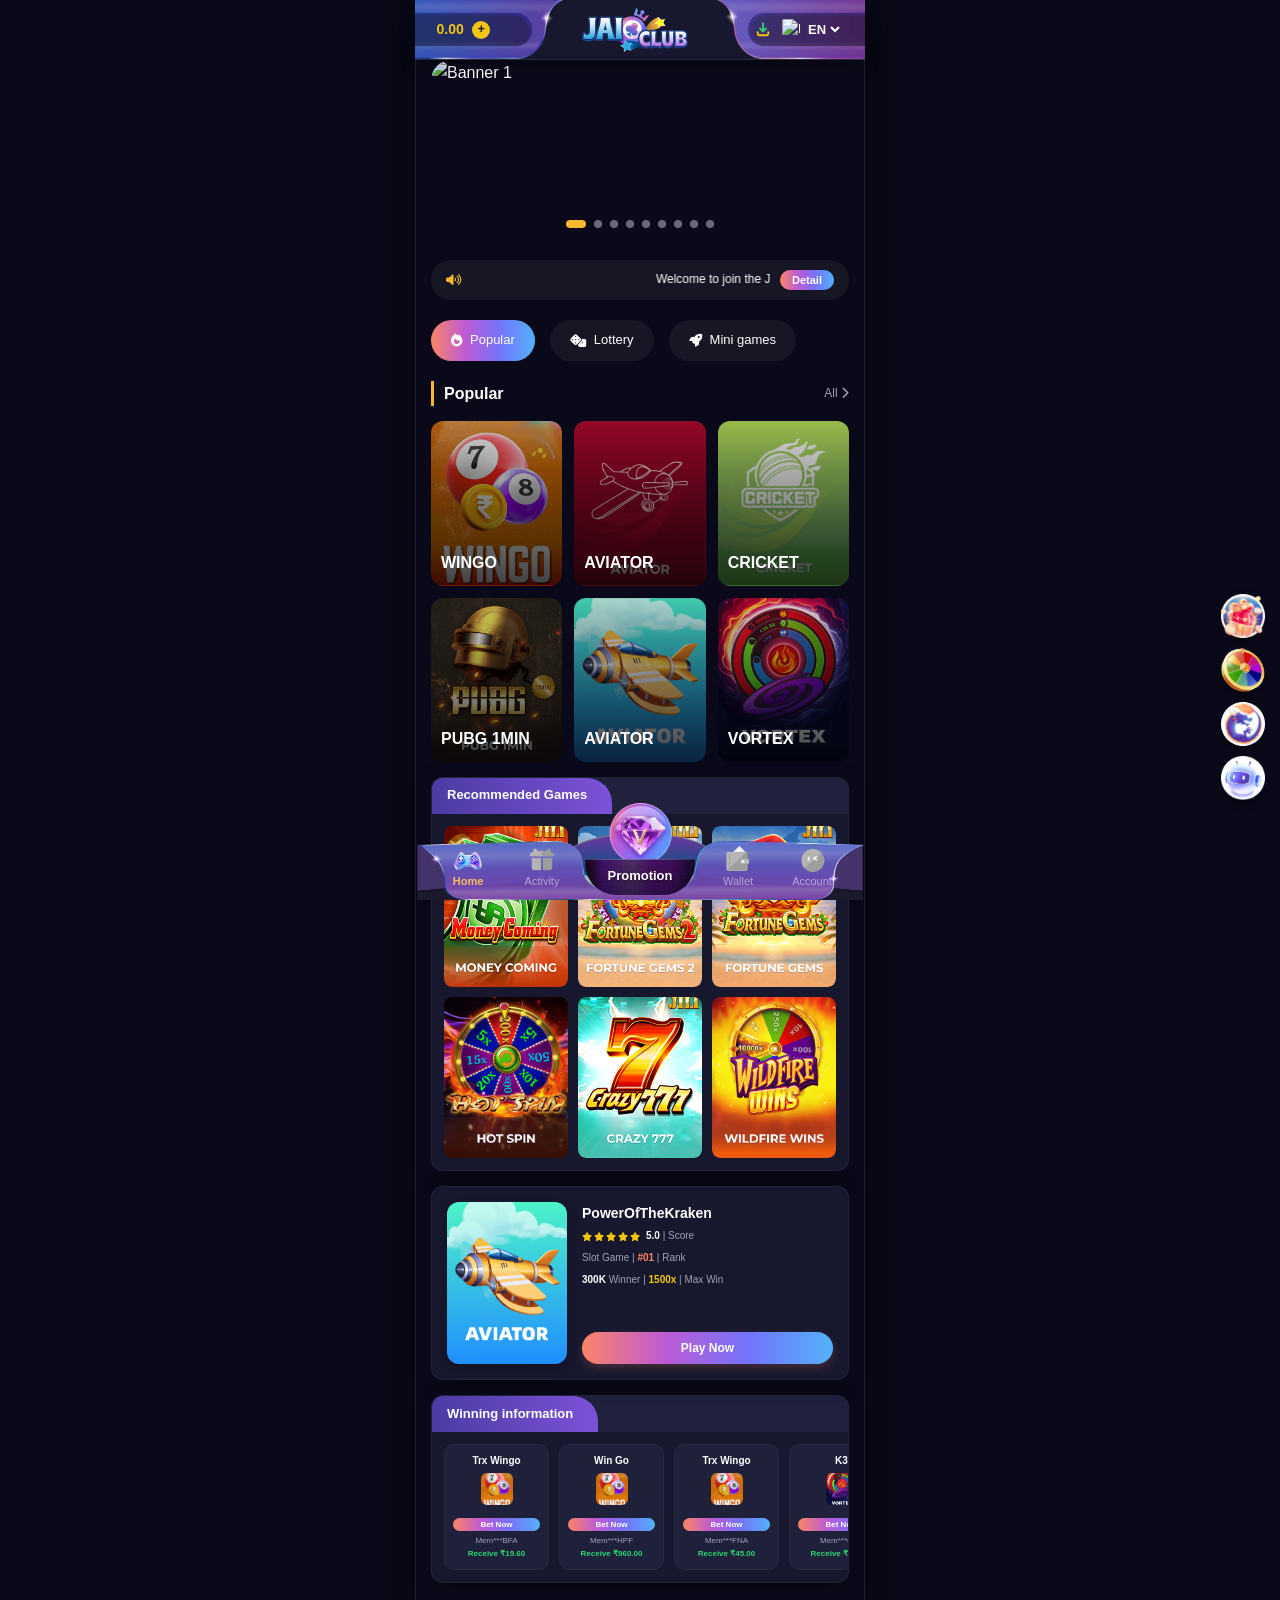
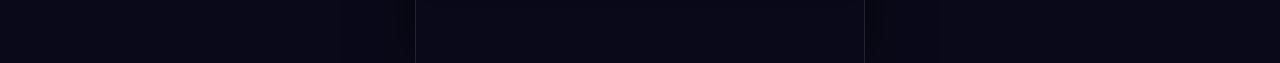
==== index.html @ e08890c2 "first commit" ====
<!DOCTYPE html>
<html lang="en">

<head>
    <meta charset="UTF-8">
    <meta name="viewport" content="width=device-width, initial-scale=1.0">
    <title>Home - JAICLUB</title>
    <link rel="stylesheet" href="css/style.css">
    <link rel="stylesheet" href="https://cdnjs.cloudflare.com/ajax/libs/font-awesome/6.4.0/css/all.min.css">
    <style>
        .top-bar {
            display: flex;
            justify-content: space-between;
            align-items: center;
            padding: 10px 15px;
            background: var(--bg-color);
        }

        .balance-pill {
            background: transparent !important;
            border: none !important;
            backdrop-filter: none !important;
            -webkit-backdrop-filter: none !important;
            box-shadow: none !important;
            padding: 5px 12px;
            border-radius: 20px;
            display: flex;
            align-items: center;
            gap: 8px;
            font-size: 14px;
            color: var(--accent-color);
        }

        .header-main {
            text-align: center;
            padding: 10px 0;
            background: var(--bg-color);
        }

        .header-logo {
            font-size: 24px;
            font-weight: 900;
            letter-spacing: 2px;
            color: #fff;
            display: flex;
            align-items: center;
            justify-content: center;
            gap: 10px;
        }

        .header-actions {
            display: flex;
            gap: 15px;
            color: var(--text-secondary);
        }

        .banner-section {
            padding: 0 15px;
            margin-bottom: 20px;
        }

        .main-banner {
            width: 100%;
            height: 180px;
            border-radius: 20px;
            background: linear-gradient(45deg, #1a1a3a, #2a2a5a);
            position: relative;
            overflow: hidden;
            border: 1px solid var(--card-border);
            display: flex;
            align-items: center;
            padding: 20px;
        }

        .banner-content h2 {
            font-size: 26px;
            margin-bottom: 5px;
        }

        .banner-tag {
            background: rgba(255, 255, 255, 0.1);
            padding: 2px 8px;
            border-radius: 4px;
            font-size: 10px;
            display: inline-block;
            margin-right: 5px;
        }

        .notice-bar {
            background: var(--card-bg);
            margin: 0 15px 20px 15px;
            padding: 10px 15px;
            border-radius: 25px;
            display: flex;
            align-items: center;
            gap: 10px;
            font-size: 12px;
        }

        .category-scroll {
            display: flex;
            gap: 15px;
            padding: 0 15px;
            overflow-x: auto;
            margin-bottom: 20px;
            scrollbar-width: none;
        }

        .category-pill {
            padding: 10px 20px;
            background: var(--card-bg);
            border-radius: 25px;
            display: flex;
            align-items: center;
            gap: 8px;
            font-size: 13px;
            white-space: nowrap;
            transition: var(--transition);
        }

        .category-pill.active {
            background: var(--primary-gradient);
        }

        .game-section-title {
            padding: 0 15px;
            margin-bottom: 15px;
            display: flex;
            justify-content: space-between;
            align-items: center;
        }

        .game-grid-refined {
            display: grid;
            grid-template-columns: repeat(3, 1fr);
            gap: 12px;
            padding: 0 15px;
        }

        .game-card-refined {
            aspect-ratio: 0.8;
            border-radius: 12px;
            overflow: hidden;
            position: relative;
            background: var(--card-bg);
            display: flex;
            flex-direction: column;
            justify-content: flex-end;
            padding: 10px;
            background-size: cover;
            background-position: center;
        }

        .floating-icons {
            position: fixed;
            right: 15px;
            bottom: 100px;
            display: flex;
            flex-direction: column;
            gap: 15px;
            z-index: 100;
        }

        .floating-icon {
            width: 45px;
            height: 45px;
            border-radius: 50%;
            background: white;
            display: flex;
            justify-content: center;
            align-items: center;
            box-shadow: 0 4px 10px rgba(0, 0, 0, 0.3);
            overflow: hidden;
        }
    </style>
</head>

<body>
    <div class="purple-home__nav-placeholder" style="height: 60px;"></div>
    <div class="purple-home__nav"
        style="position: fixed; top: 0; left: 50%; transform: translateX(-50%); width: 100%; max-width: 450px; height: 60px; background: #17182e; display: flex; align-items: center; justify-content: space-between; padding: 0 15px; z-index: 1000; border-bottom: 1px solid rgba(255, 255, 255, 0.08); box-shadow: 0 4px 15px rgba(0,0,0,0.3); overflow: hidden;">
        <img src="./images/navBg.webp" class="purple-home__nav-bg"
            style="position: absolute; top: 0; left: 0; width: 100%; height: 100%; object-fit: cover; z-index: 0; pointer-events: none;">
        <!-- Left (Balance chip) -->
        <div class="purple-home__nav-left balance-pill" onclick="location.href='wallet.html'"
            style="cursor: pointer; position: relative; z-index: 1; padding: 0; height: 38px; display: flex; align-items: center; margin-left: -5px; flex-shrink: 0; width: 100px; min-width: 100px;">
            <div class="purple-home__nav-chip"
                style="display: flex; align-items: center; gap: 8px; background: transparent; height: 100%; padding: 0 10px 0 12px; border-radius: 20px; border: none; white-space: nowrap;">
                <span class="purple-home__nav-chip__amount"
                    style="font-size: 14px; font-weight: bold; color: #f1c40f; white-space: nowrap;">₹<span>3.61</span></span>
                <div
                    style="background: #f1c40f; color: #17182e; font-weight: 900; width: 18px; min-width: 18px; height: 18px; border-radius: 50%; display: flex; align-items: center; justify-content: center; font-size: 12px; flex-shrink: 0;">
                    +</div>
            </div>
        </div>

        <!-- Center (Logo) -->
        <div class="purple-home__nav-center"
            style="display: flex; align-items: center; justify-content: center; position: relative; z-index: 1; height: 44px; flex: 1; min-width: 0;">
            <img src="./images/logo.png" alt="logo" class="purple-home__nav-logo"
                style="height: 100%; object-fit: contain;">
        </div>

        <!-- Right (Download + Language) -->
        <div class="purple-home__nav-right"
            style="display: flex; align-items: center; position: relative; z-index: 1; height: 38px; margin-right: -5px; flex-shrink: 0; width: 110px; min-width: 110px; justify-content: flex-end;">
            <div
                style="display: flex; align-items: center; gap: 10px; background: transparent; height: 100%; padding: 0 12px; border-radius: 20px; border: none; white-space: nowrap;">
                <div class="purple-home__nav-download" id="header-download-btn"
                    style="cursor: pointer; display: flex; align-items: center; justify-content: center; flex-shrink: 0;">
                    <svg width="18" height="18" viewBox="0 0 24 24" fill="none" xmlns="http://www.w3.org/2000/svg"
                        style="min-width: 18px; min-height: 18px;">
                        <path d="M19 15V17C19 18.1046 18.1046 19 17 19H7C5.89543 19 5 18.1046 5 17V15" stroke="#f1c40f"
                            stroke-width="2.5" stroke-linecap="round" />
                        <path d="M12 3V14M12 14L8 10M12 14L16 10" stroke="#2ecc71" stroke-width="2.5"
                            stroke-linecap="round" stroke-linejoin="round" />
                    </svg>
                </div>
                <div
                    style="display: flex; align-items: center; gap: 4px; font-size: 13px; flex-shrink: 0; white-space: nowrap;">
                    <img id="country-flag" src="https://flagcdn.com/w20/us.png" width="18" alt="EN"
                        style="border-radius: 2px; object-fit: cover; min-width: 18px;">
                    <select id="country-select"
                        style="background: transparent; border: none; color: white; font-size: 13px; outline: none; cursor: pointer; font-weight: bold; padding: 0;">
                        <option value="EN" data-flag="us" style="background: #17182e; color: white;">EN</option>
                        <option value="IN" data-flag="in" style="background: #17182e; color: white;">IN</option>
                        <option value="ID" data-flag="id" style="background: #17182e; color: white;">ID</option>
                        <option value="BR" data-flag="br" style="background: #17182e; color: white;">BR</option>
                    </select>
                </div>
            </div>
        </div>
    </div>

    <div class="banner-section">
        <div class="slider-container">
            <div class="slider-wrapper" style="width: 900%;">
                <div class="main-banner active-slide"
                    style="width: 11.111%; padding: 0; background: none; border: none; cursor: pointer;">
                    <img src="https://ossimg.jaiclubpay.com/jaiclub/banner/Banner_20260328165751seps.jpg"
                        style="width: 100%; height: 180px; object-fit: fill; border-radius: 20px;" alt="Banner 1">
                </div>
                <div class="main-banner"
                    style="width: 11.111%; padding: 0; background: none; border: none; cursor: pointer;">
                    <img src="https://ossimg.jaiclubpay.com/jaiclub/banner/Banner_20260328165613cgpq.jpg"
                        style="width: 100%; height: 180px; object-fit: fill; border-radius: 20px;" alt="Banner 2">
                </div>
                <div class="main-banner"
                    style="width: 11.111%; padding: 0; background: none; border: none; cursor: pointer;">
                    <img src="https://ossimg.jaiclubpay.com/jaiclub/banner/Banner_20260504224421ym1u.jpg"
                        style="width: 100%; height: 180px; object-fit: fill; border-radius: 20px;" alt="Banner 3">
                </div>
                <div class="main-banner"
                    style="width: 11.111%; padding: 0; background: none; border: none; cursor: pointer;">
                    <img src="https://ossimg.jaiclubpay.com/jaiclub/banner/Banner_20260328165737pj8m.jpg"
                        style="width: 100%; height: 180px; object-fit: fill; border-radius: 20px;" alt="Banner 4">
                </div>
                <div class="main-banner"
                    style="width: 11.111%; padding: 0; background: none; border: none; cursor: pointer;">
                    <img src="https://ossimg.jaiclubpay.com/jaiclub/banner/Banner_2026032922084392lt.jpg"
                        style="width: 100%; height: 180px; object-fit: fill; border-radius: 20px;" alt="Banner 5">
                </div>
                <div class="main-banner"
                    style="width: 11.111%; padding: 0; background: none; border: none; cursor: pointer;">
                    <img src="https://ossimg.jaiclubpay.com/jaiclub/banner/Banner_202603292214229onc.jpg"
                        style="width: 100%; height: 180px; object-fit: fill; border-radius: 20px;" alt="Banner 6">
                </div>
                <div class="main-banner"
                    style="width: 11.111%; padding: 0; background: none; border: none; cursor: pointer;">
                    <img src="https://ossimg.jaiclubpay.com/jaiclub/banner/Banner_2026032922212632fe.jpg"
                        style="width: 100%; height: 180px; object-fit: fill; border-radius: 20px;" alt="Banner 7">
                </div>
                <div class="main-banner"
                    style="width: 11.111%; padding: 0; background: none; border: none; cursor: pointer;">
                    <img src="https://ossimg.jaiclubpay.com/jaiclub/banner/Banner_20260329222202iyvc.jpg"
                        style="width: 100%; height: 180px; object-fit: fill; border-radius: 20px;" alt="Banner 8">
                </div>
                <div class="main-banner"
                    style="width: 11.111%; padding: 0; background: none; border: none; cursor: pointer;">
                    <img src="https://ossimg.jaiclubpay.com/jaiclub/banner/Banner_202604232203507sx7.jpg"
                        style="width: 100%; height: 180px; object-fit: fill; border-radius: 20px;" alt="Banner 9">
                </div>
            </div>
            <!-- Slide Dots -->
            <div class="slider-dots">
                <span class="slider-dot active" onclick="setSlide(0)"></span>
                <span class="slider-dot" onclick="setSlide(1)"></span>
                <span class="slider-dot" onclick="setSlide(2)"></span>
                <span class="slider-dot" onclick="setSlide(3)"></span>
                <span class="slider-dot" onclick="setSlide(4)"></span>
                <span class="slider-dot" onclick="setSlide(5)"></span>
                <span class="slider-dot" onclick="setSlide(6)"></span>
                <span class="slider-dot" onclick="setSlide(7)"></span>
                <span class="slider-dot" onclick="setSlide(8)"></span>
            </div>
        </div>
    </div>

    <div class="notice-bar">
        <i class="fas fa-volume-up" style="color: var(--accent-color);"></i>
        <marquee behavior="scroll" direction="left" style="cursor: pointer;"
            onclick="document.querySelector('.notice-bar button').click()">Welcome to join the Jaiclub platform. We
            provide a brand new gaming
            experience...</marquee>
        <button class="btn btn-primary" style="padding: 4px 12px; font-size: 11px; border-radius: 12px;">Detail</button>
    </div>

    <div class="category-scroll">
        <div class="category-pill active" data-category="popular">
            <i class="fas fa-fire"></i>
            <span>Popular</span>
        </div>
        <div class="category-pill" data-category="lottery">
            <i class="fas fa-dice"></i>
            <span>Lottery</span>
        </div>
        <div class="category-pill" data-category="minigames">
            <i class="fas fa-rocket"></i>
            <span>Mini games</span>
        </div>
    </div>

    <div class="game-section-title">
        <span id="category-title-text"
            style="font-weight: bold; border-left: 3px solid var(--accent-color); padding-left: 10px;">Popular</span>
        <span style="font-size: 12px; color: var(--text-secondary);">All <i class="fas fa-chevron-right"></i></span>
    </div>

    <!-- Popular Grid -->
    <div id="grid-popular" class="category-game-grid"
        style="display: flex; flex-direction: column; gap: 15px; padding: 0 15px;">
        <!-- Popular Games Grid (Top level) -->
        <div class="game-grid-refined" style="padding: 0; width: 100%;">
            <div class="game-card-refined"
                style="background-image: linear-gradient(rgba(0,0,0,0.15), rgba(0,0,0,0.75)), url('./images/s.jpg');">
                <span style="font-weight: bold; text-transform: uppercase;">Wingo</span>
            </div>
            <div class="game-card-refined"
                style="background-image: linear-gradient(rgba(0,0,0,0.15), rgba(0,0,0,0.75)), url('./images/800.png');">
                <span style="font-weight: bold; text-transform: uppercase;">Aviator</span>
            </div>
            <div class="game-card-refined"
                style="background-image: linear-gradient(rgba(0,0,0,0.15), rgba(0,0,0,0.75)), url('./images/810.png');">
                <span style="font-weight: bold; text-transform: uppercase;">Cricket</span>
            </div>
            <div class="game-card-refined"
                style="background-image: linear-gradient(rgba(0,0,0,0.15), rgba(0,0,0,0.75)), url('./images/910.png');">
                <span style="font-weight: bold; text-transform: uppercase;">Pubg 1Min</span>
            </div>
            <div class="game-card-refined"
                style="background-image: linear-gradient(rgba(0,0,0,0.15), rgba(0,0,0,0.75)), url('./images/804.png');">
                <span style="font-weight: bold; text-transform: uppercase;">Aviator</span>
            </div>
            <div class="game-card-refined"
                style="background-image: linear-gradient(rgba(0,0,0,0.15), rgba(0,0,0,0.75)), url('./images/124.png');">
                <span style="font-weight: bold; text-transform: uppercase;">Vortex</span>
            </div>
        </div>

        <!-- Recommended Games Container -->
        <div
            style="border-radius: 12px; overflow: hidden; background: #17182e; border: 1px solid rgba(255,255,255,0.05); box-shadow: 0 4px 20px rgba(0,0,0,0.25);">
            <div class="rec-section-header"
                style="background: #20213d; height: 36px; display: flex; align-items: center; padding: 0;">
                <div
                    style="background: linear-gradient(90deg, #4b3ca3 0%, #7c52d8 100%); height: 100%; display: flex; align-items: center; padding: 0 25px 0 15px; border-radius: 8px 25px 0 0; position: relative;">
                    <span style="font-size: 13px; font-weight: bold; color: #fff; white-space: nowrap;">Recommended
                        Games</span>
                </div>
            </div>

            <div class="rec-game-grid"
                style="display: grid; grid-template-columns: repeat(3, 1fr); gap: 10px; padding: 12px;">
                <!-- MONEY COMING -->
                <div class="rec-game-card" onclick="playGameSim('Money Coming')"
                    style="position: relative; overflow: hidden; border-radius: 8px; cursor: pointer; transition: transform 0.2s; aspect-ratio: 0.77;">
                    <img src="./images/money.png"
                        style="width: 100%; height: 100%; object-fit: cover; display: block; border-radius: 8px;">
                </div>
                <!-- FORTUNE GEMS 2 -->
                <div class="rec-game-card" onclick="playGameSim('Fortune Gems 2')"
                    style="position: relative; overflow: hidden; border-radius: 8px; cursor: pointer; transition: transform 0.2s; aspect-ratio: 0.77;">
                    <img src="./images/foru.png"
                        style="width: 100%; height: 100%; object-fit: cover; display: block; border-radius: 8px;">
                </div>
                <!-- FORTUNE GEMS -->
                <div class="rec-game-card" onclick="playGameSim('Fortune Gems')"
                    style="position: relative; overflow: hidden; border-radius: 8px; cursor: pointer; transition: transform 0.2s; aspect-ratio: 0.77;">
                    <img src="./images/fortne.png"
                        style="width: 100%; height: 100%; object-fit: cover; display: block; border-radius: 8px;">
                </div>
                <!-- HOT SPIN -->
                <div class="rec-game-card" onclick="playGameSim('Hot Spin')"
                    style="position: relative; overflow: hidden; border-radius: 8px; cursor: pointer; transition: transform 0.2s; aspect-ratio: 0.77;">
                    <img src="./images/hot.png"
                        style="width: 100%; height: 100%; object-fit: cover; display: block; border-radius: 8px;">
                </div>
                <!-- CRAZY 777 -->
                <div class="rec-game-card" onclick="playGameSim('Crazy 777')"
                    style="position: relative; overflow: hidden; border-radius: 8px; cursor: pointer; transition: transform 0.2s; aspect-ratio: 0.77;">
                    <img src="./images/777.png"
                        style="width: 100%; height: 100%; object-fit: cover; display: block; border-radius: 8px;">
                </div>
                <!-- WILDFIRE WINS -->
                <div class="rec-game-card" onclick="playGameSim('Wildfire Wins')"
                    style="position: relative; overflow: hidden; border-radius: 8px; cursor: pointer; transition: transform 0.2s; aspect-ratio: 0.77;">
                    <img src="./images/wild.png"
                        style="width: 100%; height: 100%; object-fit: cover; display: block; border-radius: 8px;">
                </div>
            </div>
        </div>

        <!-- PowerOfTheKraken Showcase Card -->
        <div class="kraken-card"
            style="background: #17182e; padding: 15px; border-radius: 12px; display: flex; gap: 15px; position: relative; border: 1px solid rgba(255,255,255,0.05); box-shadow: 0 4px 20px rgba(0,0,0,0.25);">
            <!-- Left: Image -->
            <div style="width: 35%; max-width: 120px; flex-shrink: 0;">
                <img src="./images/804.png"
                    style="width: 100%; border-radius: 12px; display: block; box-shadow: 0 4px 10px rgba(0,0,0,0.3);">
            </div>
            <!-- Right: Stats -->
            <div style="flex: 1; display: flex; flex-direction: column; justify-content: space-between;">
                <div>
                    <h3
                        style="font-size: 14px; font-weight: bold; color: #fff; margin-bottom: 4px; font-family: 'Inter', sans-serif;">
                        PowerOfTheKraken</h3>

                    <!-- Score Rating -->
                    <div style="display: flex; align-items: center; gap: 6px; margin-bottom: 6px;">
                        <div style="display: flex; gap: 2px; color: #f1c40f; font-size: 9px;">
                            <i class="fas fa-star"></i>
                            <i class="fas fa-star"></i>
                            <i class="fas fa-star"></i>
                            <i class="fas fa-star"></i>
                            <i class="fas fa-star"></i>
                        </div>
                        <span style="font-size: 10px; color: #a1a1b5;"><span
                                style="color: #fff; font-weight: bold;">5.0</span> | Score</span>
                    </div>

                    <!-- Rank -->
                    <div style="font-size: 10px; color: #a1a1b5; margin-bottom: 6px;">
                        Slot Game | <span style="color: #fb8466; font-weight: bold;">#01</span> | Rank
                    </div>

                    <!-- Winner Win -->
                    <div style="font-size: 10px; color: #a1a1b5; margin-bottom: 8px;">
                        <span style="color: #fff; font-weight: bold;">300K</span> Winner | <span
                            style="color: #f1c40f; font-weight: bold;">1500x</span> | Max Win
                    </div>
                </div>

                <!-- Play Now Button -->
                <button onclick="playGameSim('PowerOfTheKraken')" class="btn"
                    style="width: 100%; height: 32px; border-radius: 16px; background: var(--main_gradient-color); color: #fff; font-weight: bold; font-size: 12px; padding: 0; box-shadow: 0 4px 10px rgba(251, 132, 102, 0.2); border: none;">
                    Play Now
                </button>
            </div>
        </div>

        <!-- Winning Information Section -->
        <div class="winning-info-section"
            style="border-radius: 12px; overflow: hidden; background: #17182e; border: 1px solid rgba(255,255,255,0.05); box-shadow: 0 4px 20px rgba(0,0,0,0.25);">
            <div class="rec-section-header"
                style="background: #20213d; height: 36px; display: flex; align-items: center; padding: 0;">
                <div
                    style="background: linear-gradient(90deg, #4b3ca3 0%, #7c52d8 100%); height: 100%; display: flex; align-items: center; padding: 0 25px 0 15px; border-radius: 8px 25px 0 0; position: relative;">
                    <span style="font-size: 13px; font-weight: bold; color: #fff; white-space: nowrap;">Winning
                        information</span>
                </div>
            </div>

            <!-- Scrolling/List Container -->
            <div
                style="display: flex; gap: 10px; overflow-x: auto; scrollbar-width: none; padding: 12px; -webkit-overflow-scrolling: touch;">
                <!-- Card 1 -->
                <div
                    style="flex-shrink: 0; width: 105px; background: #1f213a; border-radius: 10px; padding: 8px; text-align: center; border: 1px solid rgba(255,255,255,0.03); position: relative;">
                    <div
                        style="font-size: 10px; color: #fff; font-weight: bold; margin-bottom: 4px; white-space: nowrap; overflow: hidden; text-overflow: ellipsis;">
                        Trx Wingo</div>
                    <img src="./images/s.jpg"
                        style="width: 32px; height: 32px; border-radius: 6px; object-fit: cover; margin: 0 auto 4px auto; display: block;">
                    <button onclick="playGameSim('Trx Wingo')"
                        style="background: var(--main_gradient-color); border: none; color: white; font-size: 8px; font-weight: bold; padding: 2px 6px; border-radius: 8px; cursor: pointer; margin-bottom: 4px; width: 100%;">Bet
                        Now</button>
                    <div
                        style="font-size: 8px; color: #a1a1b5; white-space: nowrap; overflow: hidden; text-overflow: ellipsis;">
                        Mem***BFA</div>
                    <div style="font-size: 8px; color: #2ed573; font-weight: bold;">Receive ₹19.60</div>
                </div>

                <!-- Card 2 -->
                <div
                    style="flex-shrink: 0; width: 105px; background: #1f213a; border-radius: 10px; padding: 8px; text-align: center; border: 1px solid rgba(255,255,255,0.03); position: relative;">
                    <div
                        style="font-size: 10px; color: #fff; font-weight: bold; margin-bottom: 4px; white-space: nowrap; overflow: hidden; text-overflow: ellipsis;">
                        Win Go</div>
                    <img src="./images/s.jpg"
                        style="width: 32px; height: 32px; border-radius: 6px; object-fit: cover; margin: 0 auto 4px auto; display: block;">
                    <button onclick="playGameSim('Win Go')"
                        style="background: var(--main_gradient-color); border: none; color: white; font-size: 8px; font-weight: bold; padding: 2px 6px; border-radius: 8px; cursor: pointer; margin-bottom: 4px; width: 100%;">Bet
                        Now</button>
                    <div
                        style="font-size: 8px; color: #a1a1b5; white-space: nowrap; overflow: hidden; text-overflow: ellipsis;">
                        Mem***HPF</div>
                    <div style="font-size: 8px; color: #2ed573; font-weight: bold;">Receive ₹960.00</div>
                </div>

                <!-- Card 3 -->
                <div
                    style="flex-shrink: 0; width: 105px; background: #1f213a; border-radius: 10px; padding: 8px; text-align: center; border: 1px solid rgba(255,255,255,0.03); position: relative;">
                    <div
                        style="font-size: 10px; color: #fff; font-weight: bold; margin-bottom: 4px; white-space: nowrap; overflow: hidden; text-overflow: ellipsis;">
                        Trx Wingo</div>
                    <img src="./images/s.jpg"
                        style="width: 32px; height: 32px; border-radius: 6px; object-fit: cover; margin: 0 auto 4px auto; display: block;">
                    <button onclick="playGameSim('Trx Wingo')"
                        style="background: var(--main_gradient-color); border: none; color: white; font-size: 8px; font-weight: bold; padding: 2px 6px; border-radius: 8px; cursor: pointer; margin-bottom: 4px; width: 100%;">Bet
                        Now</button>
                    <div
                        style="font-size: 8px; color: #a1a1b5; white-space: nowrap; overflow: hidden; text-overflow: ellipsis;">
                        Mem***FNA</div>
                    <div style="font-size: 8px; color: #2ed573; font-weight: bold;">Receive ₹45.00</div>
                </div>

                <!-- Card 4 -->
                <div
                    style="flex-shrink: 0; width: 105px; background: #1f213a; border-radius: 10px; padding: 8px; text-align: center; border: 1px solid rgba(255,255,255,0.03); position: relative;">
                    <div
                        style="font-size: 10px; color: #fff; font-weight: bold; margin-bottom: 4px; white-space: nowrap; overflow: hidden; text-overflow: ellipsis;">
                        K3</div>
                    <img src="./images/124.png"
                        style="width: 32px; height: 32px; border-radius: 6px; object-fit: cover; margin: 0 auto 4px auto; display: block;">
                    <button onclick="playGameSim('K3')"
                        style="background: var(--main_gradient-color); border: none; color: white; font-size: 8px; font-weight: bold; padding: 2px 6px; border-radius: 8px; cursor: pointer; margin-bottom: 4px; width: 100%;">Bet
                        Now</button>
                    <div
                        style="font-size: 8px; color: #a1a1b5; white-space: nowrap; overflow: hidden; text-overflow: ellipsis;">
                        Mem***QJR</div>
                    <div style="font-size: 8px; color: #2ed573; font-weight: bold;">Receive ₹280.00</div>
                </div>
            </div>
        </div>
    </div>

    <!-- Lottery Grid -->
    <div id="grid-lottery" class="game-grid-refined category-game-grid" style="display: none;">
        <div class="game-card-refined"
            style="background-image: linear-gradient(rgba(0,0,0,0.15), rgba(0,0,0,0.75)), url('./images/s.jpg');">
            <span style="font-weight: bold; text-transform: uppercase;">Wingo</span>
        </div>
        <div class="game-card-refined"
            style="background-image: linear-gradient(rgba(0,0,0,0.15), rgba(0,0,0,0.75)), url('https://images.unsplash.com/photo-1518133835878-5a93cc3f89e5?auto=format&fit=crop&q=80&w=200');">
            <span style="font-weight: bold; text-transform: uppercase;">K3</span>
        </div>
        <div class="game-card-refined"
            style="background-image: linear-gradient(rgba(0,0,0,0.15), rgba(0,0,0,0.75)), url('https://images.unsplash.com/photo-1518609878373-06d740f60d8b?auto=format&fit=crop&q=80&w=200');">
            <span style="font-weight: bold; text-transform: uppercase;">5D</span>
        </div>
        <div class="game-card-refined"
            style="background-image: linear-gradient(rgba(0,0,0,0.15), rgba(0,0,0,0.75)), url('https://images.unsplash.com/photo-1568772585407-9361f9bf3a87?auto=format&fit=crop&q=80&w=200');">
            <span style="font-weight: bold; text-transform: uppercase;">Moto Racing</span>
        </div>
    </div>

    <!-- Mini Games Grid -->
    <div id="grid-minigames" class="game-grid-refined category-game-grid" style="display: none;">
        <div class="game-card-refined"
            style="background-image: linear-gradient(rgba(0,0,0,0.15), rgba(0,0,0,0.75)), url('./images/s.jpg');">
            <span style="font-weight: bold; text-transform: uppercase;">Wingo</span>
        </div>
        <div class="game-card-refined"
            style="background-image: linear-gradient(rgba(0,0,0,0.15), rgba(0,0,0,0.75)), url('./images/800.png');">
            <span style="font-weight: bold; text-transform: uppercase;">Aviator</span>
        </div>
    </div>

    <!-- Premium Floating Panel (including ReBenefit, Lucky Roulette, Dragon Tiger, and Robot service) -->
    <div class="floating-icons"
        style="position: fixed; right: 15px; bottom: 100px; display: flex; flex-direction: column; gap: 10px; z-index: 9999;">
        <!-- ReBenefit Float -->
        <div class="floating-icon-img" id="floating-gift-btn"
            style="cursor: pointer; width: 44px; height: 44px; border-radius: 50%; box-shadow: 0 4px 10px rgba(0,0,0,0.35); transition: transform 0.2s;"
            onmouseenter="this.style.transform='scale(1.1)'" onmouseleave="this.style.transform='scale(1)'"
            title="Redeem Gift">
            <img src="images/rewardCenter-f8f2277a.png"
                style="width: 100%; height: 100%; object-fit: contain;"
                onerror="this.src='https://www.jaiclub33.com/assets/png/rewardCenter-f8f2277a.png'">
        </div>
        <!-- Lucky Roulette Float -->
        <div class="floating-icon-img" id="floating-roulette-btn"
            style="cursor: pointer; width: 44px; height: 44px; border-radius: 50%; box-shadow: 0 4px 10px rgba(0,0,0,0.35); transition: transform 0.2s;"
            onmouseenter="this.style.transform='scale(1.1)'" onmouseleave="this.style.transform='scale(1)'"
            title="Lucky Roulette">
            <img src="images/turntable-4464ae2e.png"
                style="width: 100%; height: 100%; object-fit: contain;"
                onerror="this.src='https://www.jaiclub33.com/assets/png/turntable-4464ae2e.png'">
        </div>
        <!-- Dragon Tiger Float -->
        <div class="floating-icon-img" id="floating-dragonTiger-btn"
            style="cursor: pointer; width: 44px; height: 44px; border-radius: 50%; box-shadow: 0 4px 10px rgba(0,0,0,0.35); transition: transform 0.2s;"
            onmouseenter="this.style.transform='scale(1.1)'" onmouseleave="this.style.transform='scale(1)'"
            title="Dragon Tiger Game">
            <img src="images/changlong-54cbfdac.svg"
                style="width: 100%; height: 100%; object-fit: contain;"
                onerror="this.src='https://www.jaiclub33.com/assets/png/changlong-54cbfdac.svg'">
        </div>
        <!-- Robot Service Float -->
        <div class="floating-icon-img" onclick="alert('Connecting to Live Customer Service...')"
            style="cursor: pointer; width: 44px; height: 44px; border-radius: 50%; box-shadow: 0 4px 10px rgba(0,0,0,0.35); transition: transform 0.2s;"
            onmouseenter="this.style.transform='scale(1.1)'" onmouseleave="this.style.transform='scale(1)'"
            title="Customer Service">
            <img src="images/rr.webp" style="width: 100%; height: 100%; object-fit: contain;"
                onerror="this.src='https://www.jaiclub33.com/assets/png/icon_sevice-d0778bf5.webp'">
        </div>
    </div>

    <div class="tabbar-container">
        <!-- Layer 1: Pedestal behind the center button -->
        <div class="tabbar__pedestal"></div>

        <!-- Layer 2: Main Background Bar -->
        <div class="tabbar__bar"></div>

        <!-- Layer 3: Center Promotion Item -->
        <div class="tabbar__center" onclick="location.href='promotion.html'">
            <img src="./images/promotion-6cfedca7.webp" class="tabbar__center-icon--img">
            <div class="tabbar__center-fg"></div>
            <span class="tabbar__center-text">Promotion</span>
        </div>

        <!-- Layer 4: Items -->
        <div class="tabbar__items">
            <!-- Home (Active) -->
            <div class="tabbar__items-tab active" onclick="location.href='index.html'">
                <img src="./images/home.webp" class="tabbar__items-tab__icon">
                <span>Home</span>
            </div>

            <!-- Activity -->
            <div class="tabbar__items-tab" onclick="location.href='activity.html'">
                <img src="./images/activity_nor-92e1ebc6.webp" class="tabbar__items-tab__icon">
                <span>Activity</span>
            </div>

            <!-- Placeholder -->
            <div class="tabbar__items-tab placeholder"></div>

            <!-- Wallet -->
            <div class="tabbar__items-tab" onclick="location.href='wallet.html'">
                <img src="./images/wallet_nor-da2e681e.webp" class="tabbar__items-tab__icon">
                <span>Wallet</span>
            </div>

            <!-- Account -->
            <div class="tabbar__items-tab" onclick="location.href='account.html'">
                <img src="./images/mine_nor-50322d77.webp" class="tabbar__items-tab__icon">
                <span>Account</span>
            </div>
        </div>
    </div>

    <!-- Simulated Lucky Roulette Spin Modal -->
    <div id="roulette-modal" class="modal-overlay" style="display: none;">
        <div class="glass-card modal-content"
            style="max-width: 420px; width: 92%; padding: 25px; border: 1px solid var(--accent-color); text-align: center;">
            <div
                style="display: flex; justify-content: space-between; align-items: center; margin-bottom: 15px; border-bottom: 1px solid rgba(247, 183, 49, 0.2); padding-bottom: 10px;">
                <h3 style="color: var(--accent-color); display: flex; align-items: center; gap: 8px; font-size: 16px;">
                    <i class="fas fa-dharmachakra"></i> Lucky Roulette iPhone 17
                </h3>
                <i class="fas fa-times" id="close-roulette-modal"
                    style="font-size: 20px; cursor: pointer; color: var(--text-secondary);"></i>
            </div>
            <p style="font-size: 11px; color: var(--text-secondary); margin-bottom: 15px;">Cost per spin: ₹10. Win
                iPhone 17 or cash bonuses up to ₹500!</p>

            <!-- Wheel Container -->
            <div style="position: relative; width: 200px; height: 200px; margin: 0 auto 20px auto;">
                <div id="roulette-indicator"
                    style="position: absolute; top: -10px; left: calc(50% - 10px); width: 20px; height: 20px; z-index: 50; color: var(--accent-color); font-size: 24px;">
                    <i class="fas fa-caret-down"></i>
                </div>
                <div id="roulette-wheel" class="spin-wheel-circle"
                    style="width: 100%; height: 100%; border-radius: 50%; border: 6px solid var(--accent-color); box-shadow: 0 0 20px rgba(247, 183, 49, 0.4); position: relative; overflow: hidden; transition: transform 4s cubic-bezier(0.1, 0.8, 0.1, 1); background: conic-gradient(#ff4757 0deg 60deg, #2ed573 60deg 120deg, #4facfe 120deg 180deg, #ffa502 180deg 240deg, #8e44ad 240deg 300deg, #f1c40f 300deg 360deg);">
                    <!-- We'll display wheel labels centered -->
                    <div
                        style="position: absolute; width: 100%; height: 100%; font-size: 10px; font-weight: bold; color: white;">
                        <span style="position: absolute; top: 20px; left: 85px; transform: rotate(30deg);">₹10</span>
                        <span style="position: absolute; top: 55px; right: 20px; transform: rotate(90deg);">₹50</span>
                        <span
                            style="position: absolute; bottom: 25px; right: 40px; transform: rotate(150deg);">₹100</span>
                        <span
                            style="position: absolute; bottom: 20px; left: 80px; transform: rotate(210deg);">₹500</span>
                        <span style="position: absolute; bottom: 55px; left: 15px; transform: rotate(270deg);">IPHONE
                            17</span>
                        <span style="position: absolute; top: 55px; left: 25px; transform: rotate(330deg);">TRY
                            AGAIN</span>
                    </div>
                </div>
            </div>

            <button id="roulette-spin-btn" class="btn btn-gold"
                style="width: 150px; font-weight: bold; height: 45px; border-radius: 20px; box-shadow: 0 4px 15px rgba(247,183,49,0.3);">SPIN
                NOW</button>
            <div id="roulette-result-msg"
                style="margin-top: 15px; font-weight: bold; color: #2ed573; font-size: 14px; min-height: 20px;"></div>
        </div>
    </div>

    <!-- Simulated Dragon & Tiger Card Game Modal -->
    <div id="dragontiger-modal" class="modal-overlay" style="display: none;">
        <div class="glass-card modal-content"
            style="max-width: 420px; width: 92%; padding: 25px; border: 1px solid #4facfe; text-align: center;">
            <div
                style="display: flex; justify-content: space-between; align-items: center; margin-bottom: 15px; border-bottom: 1px solid rgba(79, 172, 254, 0.2); padding-bottom: 10px;">
                <h3 style="color: #4facfe; display: flex; align-items: center; gap: 8px; font-size: 16px;"><i
                        class="fas fa-dragon"></i> Dragon & Tiger Simulator</h3>
                <i class="fas fa-times" id="close-dragontiger-modal"
                    style="font-size: 20px; cursor: pointer; color: var(--text-secondary);"></i>
            </div>

            <div style="display: flex; justify-content: space-around; align-items: center; margin: 20px 0;">
                <!-- Dragon Card -->
                <div style="display: flex; flex-direction: column; align-items: center; gap: 8px;">
                    <span style="color: #ff4757; font-weight: bold; font-size: 14px;">DRAGON</span>
                    <div id="dragon-card-box"
                        style="width: 75px; height: 110px; border: 2px dashed rgba(255, 71, 87, 0.4); border-radius: 12px; display: flex; justify-content: center; align-items: center; font-size: 32px; color: #ff4757; background: rgba(0,0,0,0.2);">
                        <i class="fas fa-question"></i>
                    </div>
                </div>

                <span style="font-size: 20px; font-weight: bold; color: var(--text-secondary);">VS</span>

                <!-- Tiger Card -->
                <div style="display: flex; flex-direction: column; align-items: center; gap: 8px;">
                    <span style="color: #ffa502; font-weight: bold; font-size: 14px;">TIGER</span>
                    <div id="tiger-card-box"
                        style="width: 75px; height: 110px; border: 2px dashed rgba(255, 165, 2, 0.4); border-radius: 12px; display: flex; justify-content: center; align-items: center; font-size: 32px; color: #ffa502; background: rgba(0,0,0,0.2);">
                        <i class="fas fa-question"></i>
                    </div>
                </div>
            </div>

            <!-- Betting Controls -->
            <div style="display: flex; flex-direction: column; gap: 12px; margin-bottom: 20px;">
                <div style="display: flex; justify-content: center; gap: 10px;">
                    <button class="btn btn-outline bet-side-btn" id="bet-dragon-btn"
                        style="border-color: rgba(255, 71, 87, 0.5); color: #ff4757; flex: 1;">Dragon (x2)</button>
                    <button class="btn btn-outline bet-side-btn" id="bet-tie-btn"
                        style="border-color: rgba(255, 255, 255, 0.3); color: #fff; flex: 0.8;">Tie (x9)</button>
                    <button class="btn btn-outline bet-side-btn" id="bet-tiger-btn"
                        style="border-color: rgba(255, 165, 2, 0.5); color: #ffa502; flex: 1;">Tiger (x2)</button>
                </div>
                <div class="form-group" style="margin-bottom: 0;">
                    <label class="form-label">Bet Amount (₹)</label>
                    <input type="number" id="dragontiger-bet-amt" class="form-control" value="10" min="1"
                        style="text-align: center;">
                </div>
            </div>

            <button id="dragontiger-deal-btn" class="btn btn-secondary"
                style="width: 100%; font-weight: bold; height: 48px; border-radius: 12px;">DEAL CARDS</button>
            <div id="dragontiger-result-msg"
                style="margin-top: 15px; font-weight: bold; font-size: 14px; min-height: 20px;"></div>
        </div>
    </div>

    <!-- Announcement Detail Modal -->
    <div id="notice-modal" class="modal-overlay" style="display: none;">
        <div class="glass-card modal-content" style="max-width: 400px; width: 90%; padding: 25px; text-align: left;">
            <div
                style="display: flex; justify-content: space-between; align-items: center; margin-bottom: 15px; border-bottom: 1px solid rgba(255,255,255,0.1); padding-bottom: 10px;">
                <h3 style="color: #fff; display: flex; align-items: center; gap: 8px; font-size: 16px;"><i
                        class="fas fa-bullhorn" style="color: var(--accent-color);"></i> JAICLUB Notice</h3>
                <i class="fas fa-times" id="close-notice-modal"
                    style="font-size: 20px; cursor: pointer; color: var(--text-secondary);"></i>
            </div>
            <div
                style="font-size: 13px; line-height: 1.5; color: var(--text-secondary); max-height: 250px; overflow-y: auto;">
                <p style="margin-bottom: 12px; font-weight: bold; color: #fff;">Dear JAICLUB members,</p>
                <p style="margin-bottom: 12px;">Welcome to join the Jaiclub platform. We provide a brand new gaming
                    experience with absolute fairness, quick withdraw system, and 24/7 dedicated support.</p>
                <p style="margin-bottom: 12px;">Ensure your AR Wallet is topped up with ARBPay to receive the exclusive
                    2% to 5% bonus. Invite your friends to receive 3-level commissions instantly!</p>
                <p>Have fun and play responsibly!</p>
            </div>
        </div>
    </div>

    <!-- Simulated App Download Modal -->
    <div id="download-modal" class="modal-overlay" style="display: none;">
        <div class="glass-card modal-content" style="max-width: 380px; width: 90%; padding: 25px; text-align: center;">
            <h3
                style="color: #fff; margin-bottom: 15px; font-size: 16px; display: flex; justify-content: center; align-items: center; gap: 8px;">
                <i class="fas fa-spinner fa-spin" style="color: var(--accent-color);"></i> Downloading Application
            </h3>
            <div
                style="width: 100%; height: 8px; background: rgba(255,255,255,0.1); border-radius: 4px; overflow: hidden; margin-bottom: 12px;">
                <div id="download-progress-bar"
                    style="width: 0%; height: 100%; background: var(--primary-gradient); transition: width 0.1s linear;">
                </div>
            </div>
            <p id="download-percent-text" style="font-size: 13px; color: var(--text-secondary);">0% complete</p>
        </div>
    </div>

    <script>
        function playGameSim(gameName) {
            const currentUser = window.JaiDB ? window.JaiDB.getCurrentUser() : null;
            if (!currentUser) {
                alert("Please log in to play simulated games!");
                window.location.href = "login.html";
                return;
            }
            const cleanName = gameName.toLowerCase();
            if (cleanName === 'wingo' || cleanName === 'trx wingo' || cleanName === 'win go') {
                const wingoOverlay = document.getElementById('wingo-overlay');
                if (wingoOverlay) {
                    wingoOverlay.style.display = 'flex';
                    // Check if function is available on window
                    if (typeof window.startWingoTimer === 'function') {
                        window.startWingoTimer();
                    }
                }
            } else if (cleanName === 'aviator') {
                const aviatorOverlay = document.getElementById('aviator-overlay');
                if (aviatorOverlay) {
                    aviatorOverlay.style.display = 'flex';
                }
            } else {
                alert(`Simulated ${gameName.toUpperCase()} game server connecting. Please try Wingo or Aviator!`);
            }
        }
    </script>
    <script src="js/db.js"></script>
    <script src="js/script.js"></script>
</body>

</html>
---- css/style.css ----
:root {
    --bg-color: #090919;
    --card-bg: rgba(255, 255, 255, 0.05);
    --card-border: rgba(255, 255, 255, 0.1);
    --main-color: #A08FFF;
    --main_gradient-color: linear-gradient(90deg, #FB8466 0%, #BD5BD4 33%, #7473FA 66%, #53B2FA 100%);
    --main_gradient-color2: linear-gradient(135deg, #FB8466 0%, #BD5BD4 33%, #7473FA 66%, #53B2FA 100%);
    --light-main_gradient-color: var(--main_gradient-color);
    --text_white: #fff;
    --primary-gradient: var(--main_gradient-color);
    --secondary-gradient: linear-gradient(135deg, #4facfe 0%, #00f2fe 100%);
    --gold-gradient: linear-gradient(135deg, #f6d365 0%, #fda085 100%);
    --purple-gradient: var(--main_gradient-color2);
    --text-primary: #ffffff;
    --text-secondary: #a1a1b5;
    --text_color_L1: #acafc0;
    --accent-color: #f7b731;
    --nav-bg: rgba(18, 18, 38, 0.95);
    --nav-active: #ffffff;
    --transition: all 0.3s ease;
}

* {
    margin: 0;
    padding: 0;
    box-sizing: border-box;
    font-family: 'Inter', -apple-system, BlinkMacSystemFont, 'Segoe UI', Roboto, sans-serif;
    -webkit-tap-highlight-color: transparent;
}

body {
    background-color: var(--bg-color);
    color: var(--text-primary);
    line-height: 1.6;
    padding-bottom: 80px;
    overflow-x: hidden;
}

a {
    text-decoration: none;
    color: inherit;
}

ul {
    list-style: none;
}

/* Glassmorphism utility */
.glass-card {
    background: var(--card-bg);
    backdrop-filter: blur(10px);
    -webkit-backdrop-filter: blur(10px);
    border: 1px solid var(--card-border);
    border-radius: 16px;
    padding: 15px;
}

/* Header */
header {
    padding: 10px 15px;
    display: flex;
    justify-content: space-between;
    align-items: center;
    position: sticky;
    top: 0;
    z-index: 1000;
    background: var(--bg-color);
}

.logo {
    display: flex;
    align-items: center;
    gap: 8px;
    font-size: 18px;
    font-weight: 800;
    letter-spacing: 1px;
    text-transform: uppercase;
    color: #fff;
}

.logo span {
    background: var(--primary-gradient);
    -webkit-background-clip: text;
    -webkit-text-fill-color: transparent;
}

/* Buttons */
.btn {
    padding: 10px 20px;
    border-radius: 25px;
    border: none;
    font-weight: 600;
    cursor: pointer;
    transition: var(--transition);
    display: inline-flex;
    align-items: center;
    justify-content: center;
    gap: 8px;
}

.btn-primary {
    background: var(--primary-gradient);
    color: white;
}

.btn-secondary {
    background: var(--secondary-gradient);
    color: white;
}

.btn-gold {
    background: var(--gold-gradient);
    color: #1a1a1a;
}

.btn-outline {
    background: transparent;
    border: 1px solid var(--card-border);
    color: white;
}

/* Form Controls */
.form-group {
    margin-bottom: 20px;
}

.form-label {
    display: block;
    margin-bottom: 8px;
    font-size: 14px;
    color: var(--text-secondary);
}

.form-control {
    width: 100%;
    background: var(--card-bg);
    border: 1px solid var(--card-border);
    border-radius: 12px;
    padding: 12px 15px;
    color: white;
    outline: none;
    transition: var(--transition);
}

.form-control:focus {
    border-color: var(--accent-color);
}

/* Tabs */
.tabs {
    display: flex;
    border-bottom: 1px solid var(--card-border);
    margin-bottom: 20px;
}

.tab-item {
    flex: 1;
    text-align: center;
    padding: 12px;
    cursor: pointer;
    color: var(--text-secondary);
    font-weight: 600;
    transition: var(--transition);
    position: relative;
}

.tab-item.active {
    color: white;
}

.tab-item.active::after {
    content: '';
    position: absolute;
    bottom: 0;
    left: 20%;
    width: 60%;
    height: 3px;
    background: var(--primary-gradient);
    border-radius: 3px;
}

/* Bottom Navigation */
/* New Premium Custom Tabbar styles (identical to live app) */
.tabbar-container {
    position: fixed;
    bottom: 0;
    left: 50%;
    transform: translateX(-50%);
    width: 100%;
    max-width: 450px;
    height: 75px;
    z-index: 1000;
    overflow: visible;
}

.tabbar__pedestal {
    position: absolute;
    left: 50%;
    bottom: 15px;
    transform: translateX(-50%);
    width: 150px;
    height: 55px;
    background: url('../images/centerPedestal-e2cf1202.webp') no-repeat center/contain;
    z-index: 1;
    pointer-events: none;
}

.tabbar__bar {
    position: absolute;
    bottom: 0;
    left: 0;
    right: 0;
    height: 75px;
    background: url('../images/tabBarBg-98136a9f.webp') no-repeat center bottom/100% 100%;
    z-index: 3;
    pointer-events: none;
}

.tabbar__center {
    position: absolute;
    left: 50%;
    bottom: 5px;
    transform: translateX(-50%);
    width: 110px;
    height: 100px;
    z-index: 5;
    cursor: pointer;
    text-align: center;
}

.tabbar__center-icon--img {
    position: absolute;
    left: 50%;
    bottom: 25px;
    transform: translateX(-50%);
    width: 72px;
    height: 72px;
    object-fit: contain;
    transition: transform 0.2s ease;
}

.tabbar__center:hover .tabbar__center-icon--img {
    transform: translateX(-50%) scale(1.08);
}

.tabbar__center-fg {
    position: absolute;
    left: 50%;
    bottom: 0;
    transform: translateX(-50%);
    width: 110px;
    height: 60px;
    background: url('../images/turntableFg-91a0e184.webp') no-repeat center bottom/contain;
    pointer-events: none;
}

.tabbar__center-text {
    position: absolute;
    left: 50%;
    bottom: 12px;
    transform: translateX(-50%);
    min-width: 110px;
    text-align: center;
    white-space: nowrap;
    color: #fff;
    text-shadow: 1px 2px 2px rgba(0, 0, 0, 0.25);
    font-size: 13px;
    font-weight: 600;
    line-height: normal;
}

.tabbar__items {
    position: absolute;
    bottom: 0;
    left: 0;
    right: 0;
    display: flex;
    align-items: flex-end;
    padding: 0 10px 10px;
    z-index: 4;
    height: 75px;
}

.tabbar__items-tab {
    flex: 1;
    display: flex;
    flex-direction: column;
    align-items: center;
    justify-content: flex-end;
    gap: 3px;
    color: rgba(255, 255, 255, 0.5);
    cursor: pointer;
    padding-bottom: 3px;
    transition: var(--transition);
}

.tabbar__items-tab:nth-child(2) {
    transform: translateX(-12px);
}

.tabbar__items-tab:nth-child(4) {
    transform: translateX(12px);
}

.tabbar__items-tab__icon {
    width: 28px;
    height: 28px;
    object-fit: contain;
}

.tabbar__items-tab span {
    font-size: 11px;
    line-height: 1;
    text-align: center;
    white-space: nowrap;
}

.tabbar__items-tab.active {
    color: #f8bf61;
    font-weight: bold;
}

.tabbar__items-tab.placeholder {
    pointer-events: none;
    cursor: default;
}

/* Animations */
@keyframes fadeIn {
    from {
        opacity: 0;
        transform: translateY(10px);
    }

    to {
        opacity: 1;
        transform: translateY(0);
    }
}

.animate-fade {
    animation: fadeIn 0.4s ease forwards;
}

/* Responsive adjustments */
body {
    max-width: 450px !important;
    width: 100vw;
    margin: 0 auto !important;
    position: relative;
    min-height: 100vh;
    border-left: 1px solid var(--card-border);
    border-right: 1px solid var(--card-border);
    box-shadow: 0 0 50px rgba(0, 0, 0, 0.5);
    background-color: var(--bg-color);
}

/* Banner Slider / Carousel styles */
.slider-container {
    position: relative;
    width: 100%;
    overflow: hidden;
    border-radius: 20px;
}

.slider-wrapper {
    display: flex;
    transition: transform 0.5s cubic-bezier(0.25, 1, 0.5, 1);
    width: 200%;
    /* 2 slides */
}

.slider-wrapper .main-banner {
    width: 50%;
    /* Each slide is 50% of 200% width (so 100% of container) */
    flex-shrink: 0;
    margin-bottom: 0;
}

.slider-dots {
    position: absolute;
    bottom: 12px;
    left: 50%;
    transform: translateX(-50%);
    display: flex;
    gap: 8px;
    z-index: 10;
}

.slider-dot {
    width: 8px;
    height: 8px;
    border-radius: 50%;
    background: rgba(255, 255, 255, 0.4);
    cursor: pointer;
    transition: var(--transition);
}

.slider-dot.active {
    background: var(--accent-color);
    width: 20px;
    border-radius: 4px;
}

/* Modal overlays */
.modal-overlay {
    position: fixed;
    top: 0;
    left: 0;
    width: 100%;
    height: 100%;
    background: rgba(9, 9, 25, 0.85);
    backdrop-filter: blur(8px);
    -webkit-backdrop-filter: blur(8px);
    z-index: 10000;
    display: flex;
    justify-content: center;
    align-items: center;
    padding: 20px;
    box-sizing: border-box;
}

.modal-overlay .modal-content {
    background: #0d0d26;
    border: 1px solid var(--card-border);
    border-radius: 24px;
    box-shadow: 0 10px 30px rgba(0, 0, 0, 0.5);
    animation: modalSlideUp 0.3s cubic-bezier(0.34, 1.56, 0.64, 1) forwards;
}

@keyframes modalSlideUp {
    from {
        opacity: 0;
        transform: translateY(30px) scale(0.95);
    }

    to {
        opacity: 1;
        transform: translateY(0) scale(1);
    }
}

.category-game-grid {
    animation: fadeIn 0.3s ease-in-out forwards;
}

/* Lucky Roulette Wheel styling */
.spin-wheel-circle {
    transition: transform 4s cubic-bezier(0.1, 0.8, 0.1, 1);
}

/* DragonTiger active betting buttons */
.bet-side-btn.active {
    background: var(--accent-color) !important;
    color: var(--bg-color) !important;
    border-color: var(--accent-color) !important;
    font-weight: bold;
}

/* Hide spin buttons for inline number input */
#balance-inline-input::-webkit-outer-spin-button,
#balance-inline-input::-webkit-inner-spin-button {
    -webkit-appearance: none;
    margin: 0;
}

#balance-inline-input {
    -moz-appearance: textfield;
}

/* Custom Vant-like Navbar Styles from original site */
.navbar-fixed {
    position: fixed;
    top: 0;
    left: 50%;
    transform: translateX(-50%);
    width: 100%;
    max-width: 450px;
    height: 50px;
    z-index: 1000;
}

.navbar__content {
    display: flex;
    align-items: center;
    justify-content: space-between;
    height: 100%;
    background: #17182e;
    /* Deep indigo */
    padding: 0 15px;
    position: relative;
}

.navbar__content-left {
    display: flex;
    align-items: center;
    justify-content: flex-start;
    width: 60px;
    cursor: pointer;
    font-size: 18px;
    color: white;
}

.navbar__content-center {
    flex: 1;
    display: flex;
    justify-content: center;
    align-items: center;
    height: 100%;
}

.navbar__content-title {
    font-size: 17px;
    font-weight: 500;
    color: white;
    text-align: center;
}

.navbar__content-right {
    width: 60px;
    display: flex;
    align-items: center;
    justify-content: flex-end;
}

/* headLogo styled as in promotion/activity */
.headLogo {
    width: 120px;
    height: 30px;
    background-size: contain;
    background-repeat: no-repeat;
    background-position: center;
}

/* Vant icons fallback styles */
.van-icon-arrow-left::before {
    content: "\f053";
    /* FontAwesome chevron-left */
    font-family: "Font Awesome 6 Free";
    font-weight: 900;
}
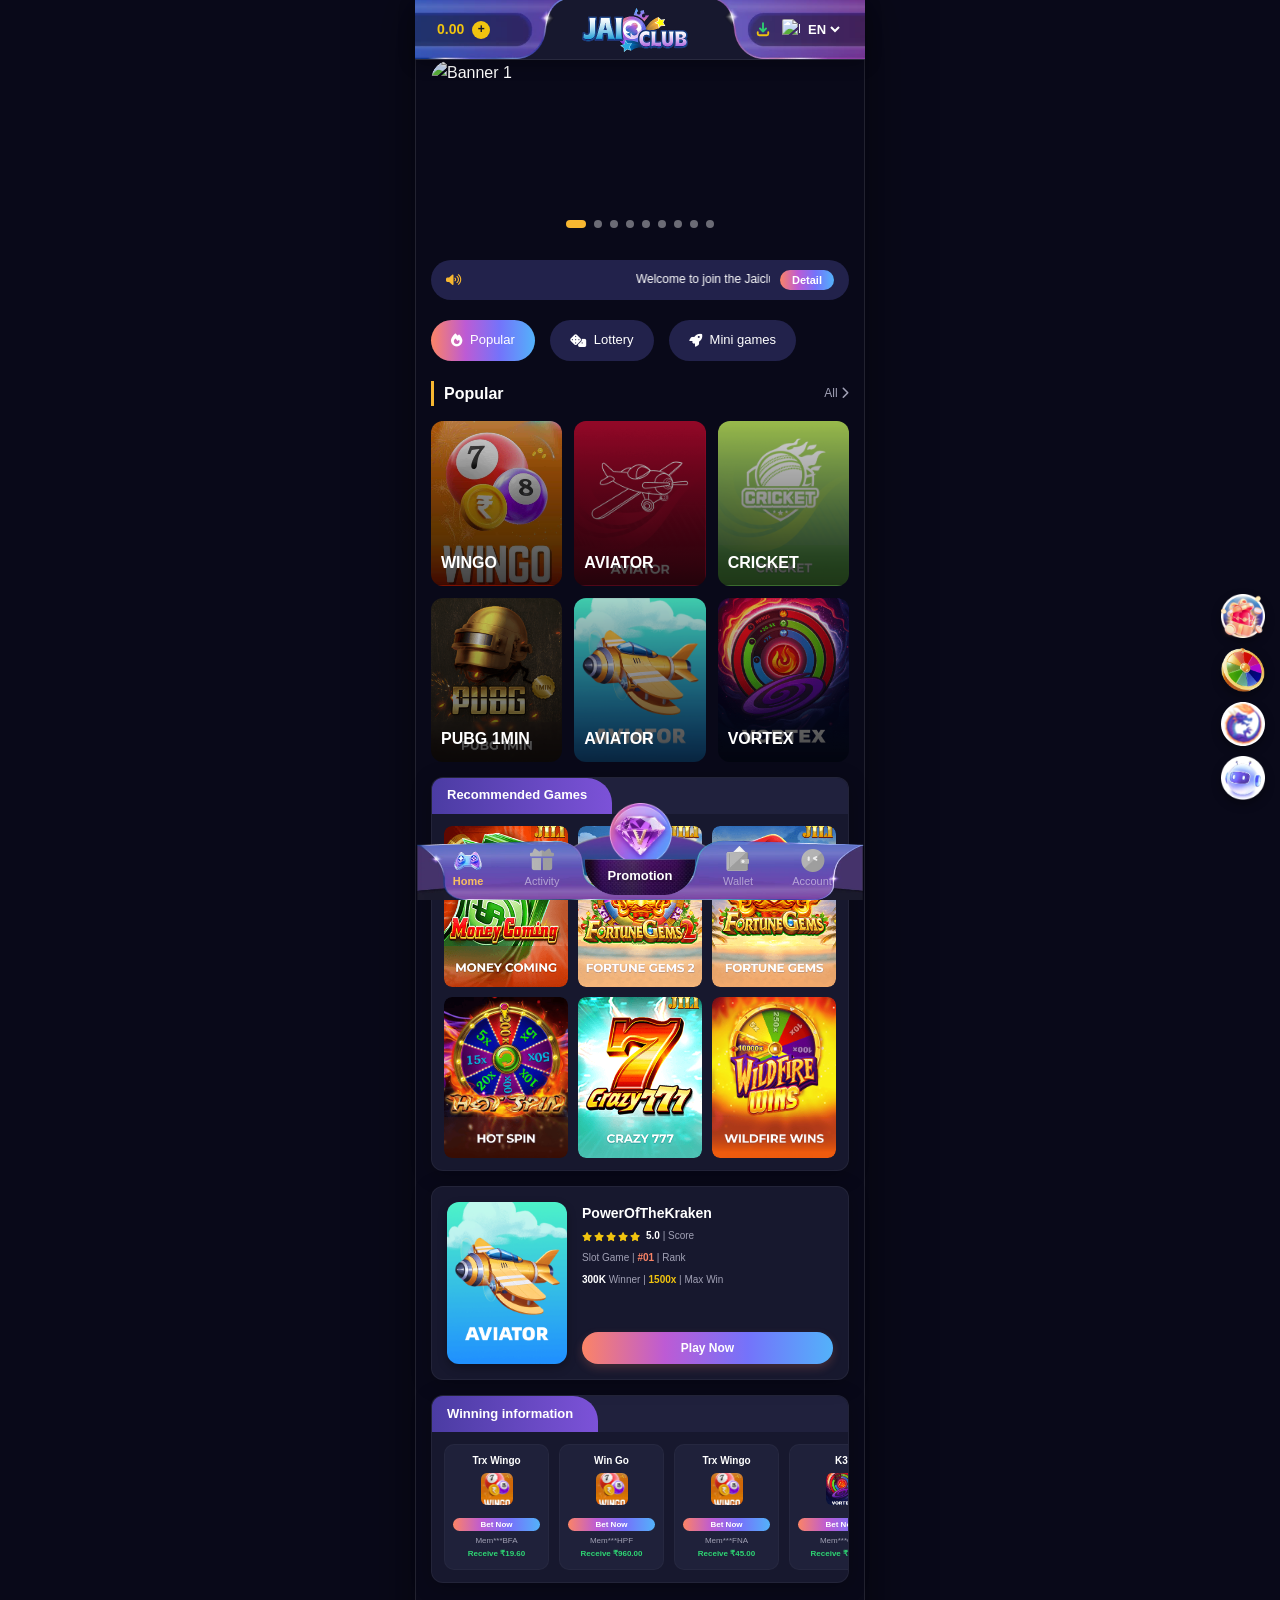
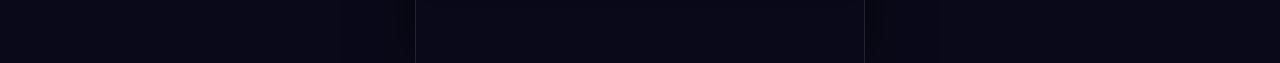
==== commit 6913e6ea: "feat: subordinate data improvements + live customer service link - Fix date picker: calendar now cap" ====
--- a/index.html
+++ b/index.html
@@ -607,7 +607,7 @@
                 onerror="this.src='https://www.jaiclub33.com/assets/png/changlong-54cbfdac.svg'">
         </div>
         <!-- Robot Service Float -->
-        <div class="floating-icon-img" onclick="alert('Connecting to Live Customer Service...')"
+        <div class="floating-icon-img" onclick="window.open('https://h5.workorder.support/?tenantid=1093&timestamp=1780672236&website=https%253A%252F%252Fwww.jaiclub33.com&datablock=[base64]&language=en#/home?language=', '_blank')"
             style="cursor: pointer; width: 44px; height: 44px; border-radius: 50%; box-shadow: 0 4px 10px rgba(0,0,0,0.35); transition: transform 0.2s;"
             onmouseenter="this.style.transform='scale(1.1)'" onmouseleave="this.style.transform='scale(1)'"
             title="Customer Service">
--- a/css/style.css
+++ b/css/style.css
@@ -1,6 +1,6 @@
 :root {
     --bg-color: #090919;
-    --card-bg: rgba(255, 255, 255, 0.05);
+    --card-bg: #22224B;
     --card-border: rgba(255, 255, 255, 0.1);
     --main-color: #A08FFF;
     --main_gradient-color: linear-gradient(90deg, #FB8466 0%, #BD5BD4 33%, #7473FA 66%, #53B2FA 100%);
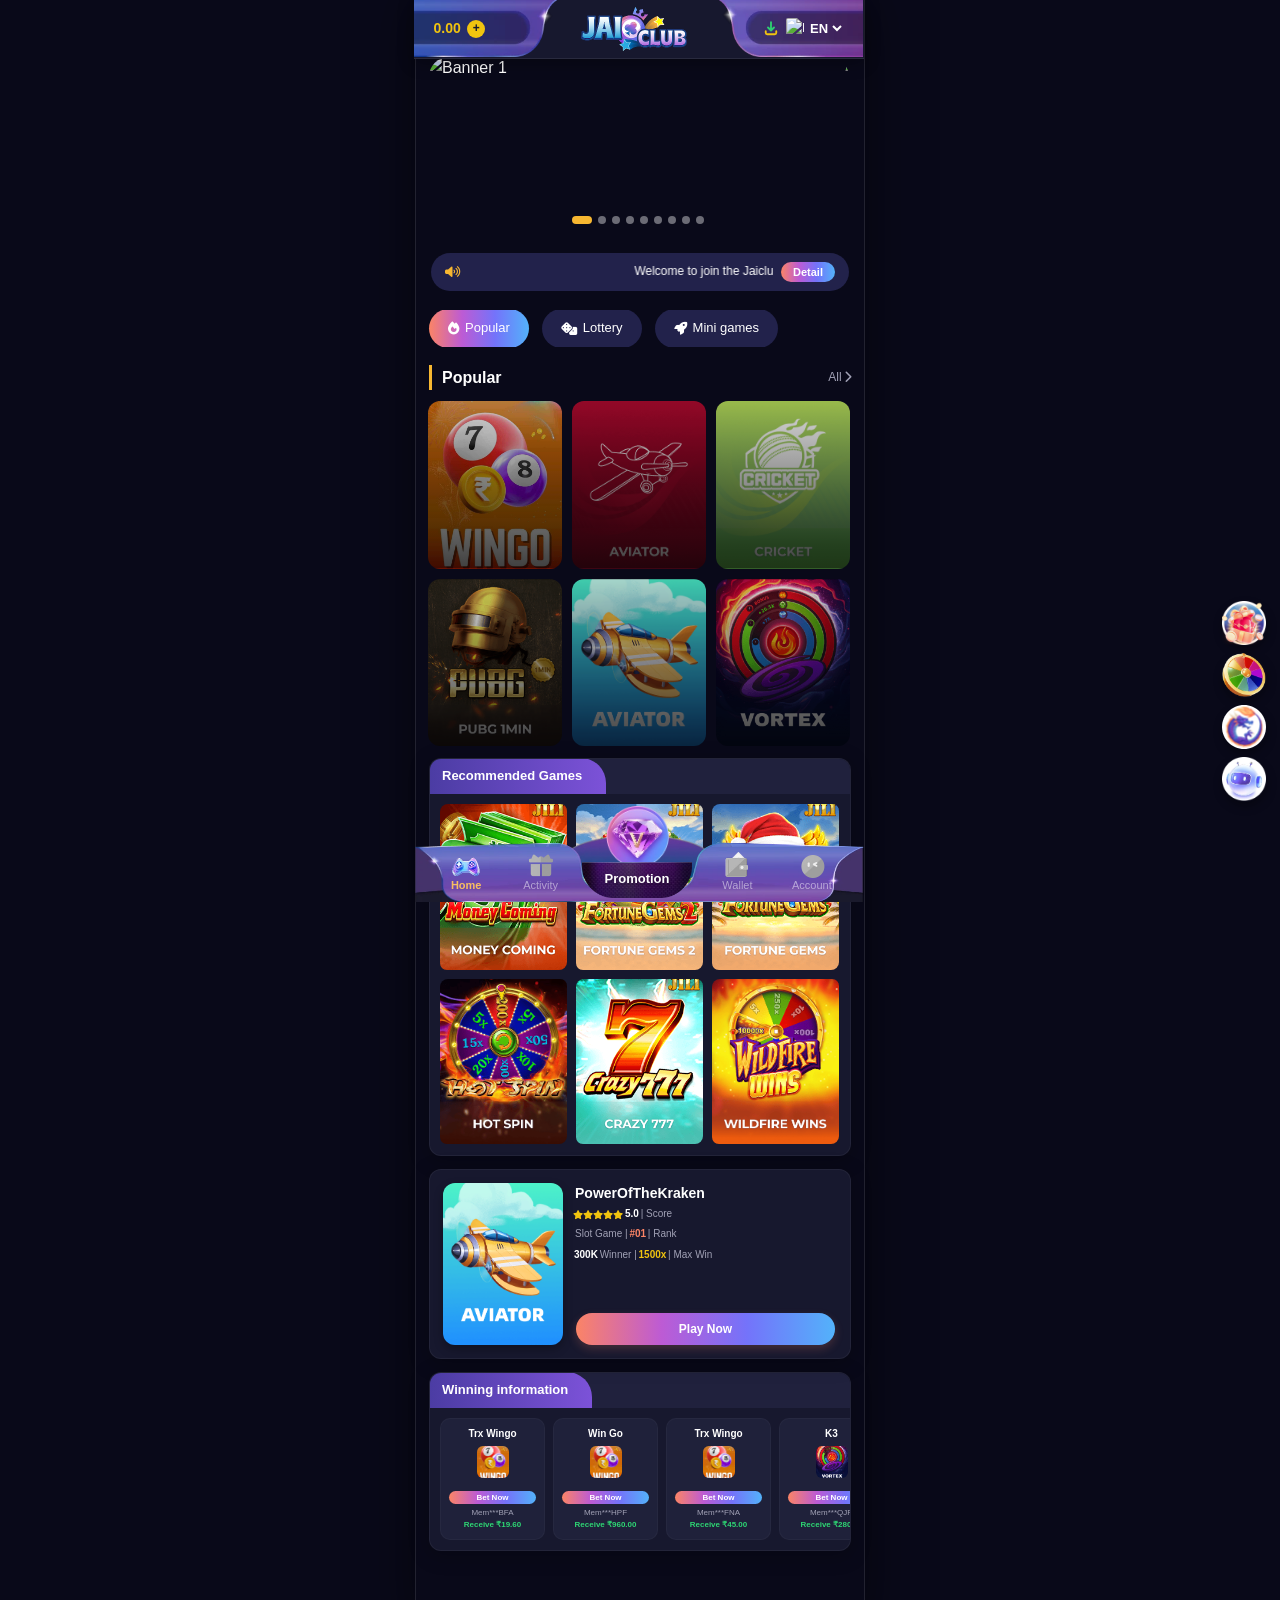
==== commit 960ee1e0: "Update game navigation, adjust UI overlays, and add custom picker bottom sheet for subordinate data" ====
--- a/index.html
+++ b/index.html
@@ -331,29 +331,23 @@
         style="display: flex; flex-direction: column; gap: 15px; padding: 0 15px;">
         <!-- Popular Games Grid (Top level) -->
         <div class="game-grid-refined" style="padding: 0; width: 100%;">
-            <div class="game-card-refined"
-                style="background-image: linear-gradient(rgba(0,0,0,0.15), rgba(0,0,0,0.75)), url('./images/s.jpg');">
-                <span style="font-weight: bold; text-transform: uppercase;">Wingo</span>
-            </div>
-            <div class="game-card-refined"
-                style="background-image: linear-gradient(rgba(0,0,0,0.15), rgba(0,0,0,0.75)), url('./images/800.png');">
-                <span style="font-weight: bold; text-transform: uppercase;">Aviator</span>
-            </div>
-            <div class="game-card-refined"
-                style="background-image: linear-gradient(rgba(0,0,0,0.15), rgba(0,0,0,0.75)), url('./images/810.png');">
-                <span style="font-weight: bold; text-transform: uppercase;">Cricket</span>
-            </div>
-            <div class="game-card-refined"
-                style="background-image: linear-gradient(rgba(0,0,0,0.15), rgba(0,0,0,0.75)), url('./images/910.png');">
-                <span style="font-weight: bold; text-transform: uppercase;">Pubg 1Min</span>
-            </div>
-            <div class="game-card-refined"
-                style="background-image: linear-gradient(rgba(0,0,0,0.15), rgba(0,0,0,0.75)), url('./images/804.png');">
-                <span style="font-weight: bold; text-transform: uppercase;">Aviator</span>
-            </div>
-            <div class="game-card-refined"
-                style="background-image: linear-gradient(rgba(0,0,0,0.15), rgba(0,0,0,0.75)), url('./images/124.png');">
-                <span style="font-weight: bold; text-transform: uppercase;">Vortex</span>
+            <div class="game-card-refined" data-game="Wingo"
+                style="background-image: linear-gradient(rgba(0,0,0,0.15), rgba(0,0,0,0.75)), url('./images/s.jpg'); cursor: pointer;">
+            </div>
+            <div class="game-card-refined" data-game="Aviator"
+                style="background-image: linear-gradient(rgba(0,0,0,0.15), rgba(0,0,0,0.75)), url('./images/800.png'); cursor: pointer;">
+            </div>
+            <div class="game-card-refined" data-game="Cricket"
+                style="background-image: linear-gradient(rgba(0,0,0,0.15), rgba(0,0,0,0.75)), url('./images/810.png'); cursor: pointer;">
+            </div>
+            <div class="game-card-refined" data-game="Pubg 1Min"
+                style="background-image: linear-gradient(rgba(0,0,0,0.15), rgba(0,0,0,0.75)), url('./images/910.png'); cursor: pointer;">
+            </div>
+            <div class="game-card-refined" data-game="Aviator"
+                style="background-image: linear-gradient(rgba(0,0,0,0.15), rgba(0,0,0,0.75)), url('./images/804.png'); cursor: pointer;">
+            </div>
+            <div class="game-card-refined" data-game="Vortex"
+                style="background-image: linear-gradient(rgba(0,0,0,0.15), rgba(0,0,0,0.75)), url('./images/124.png'); cursor: pointer;">
             </div>
         </div>
 
--- a/css/style.css
+++ b/css/style.css
@@ -21,7 +21,7 @@
 }
 
 * {
-    margin: 0;
+    margin: -1px;
     padding: 0;
     box-sizing: border-box;
     font-family: 'Inter', -apple-system, BlinkMacSystemFont, 'Segoe UI', Roboto, sans-serif;
